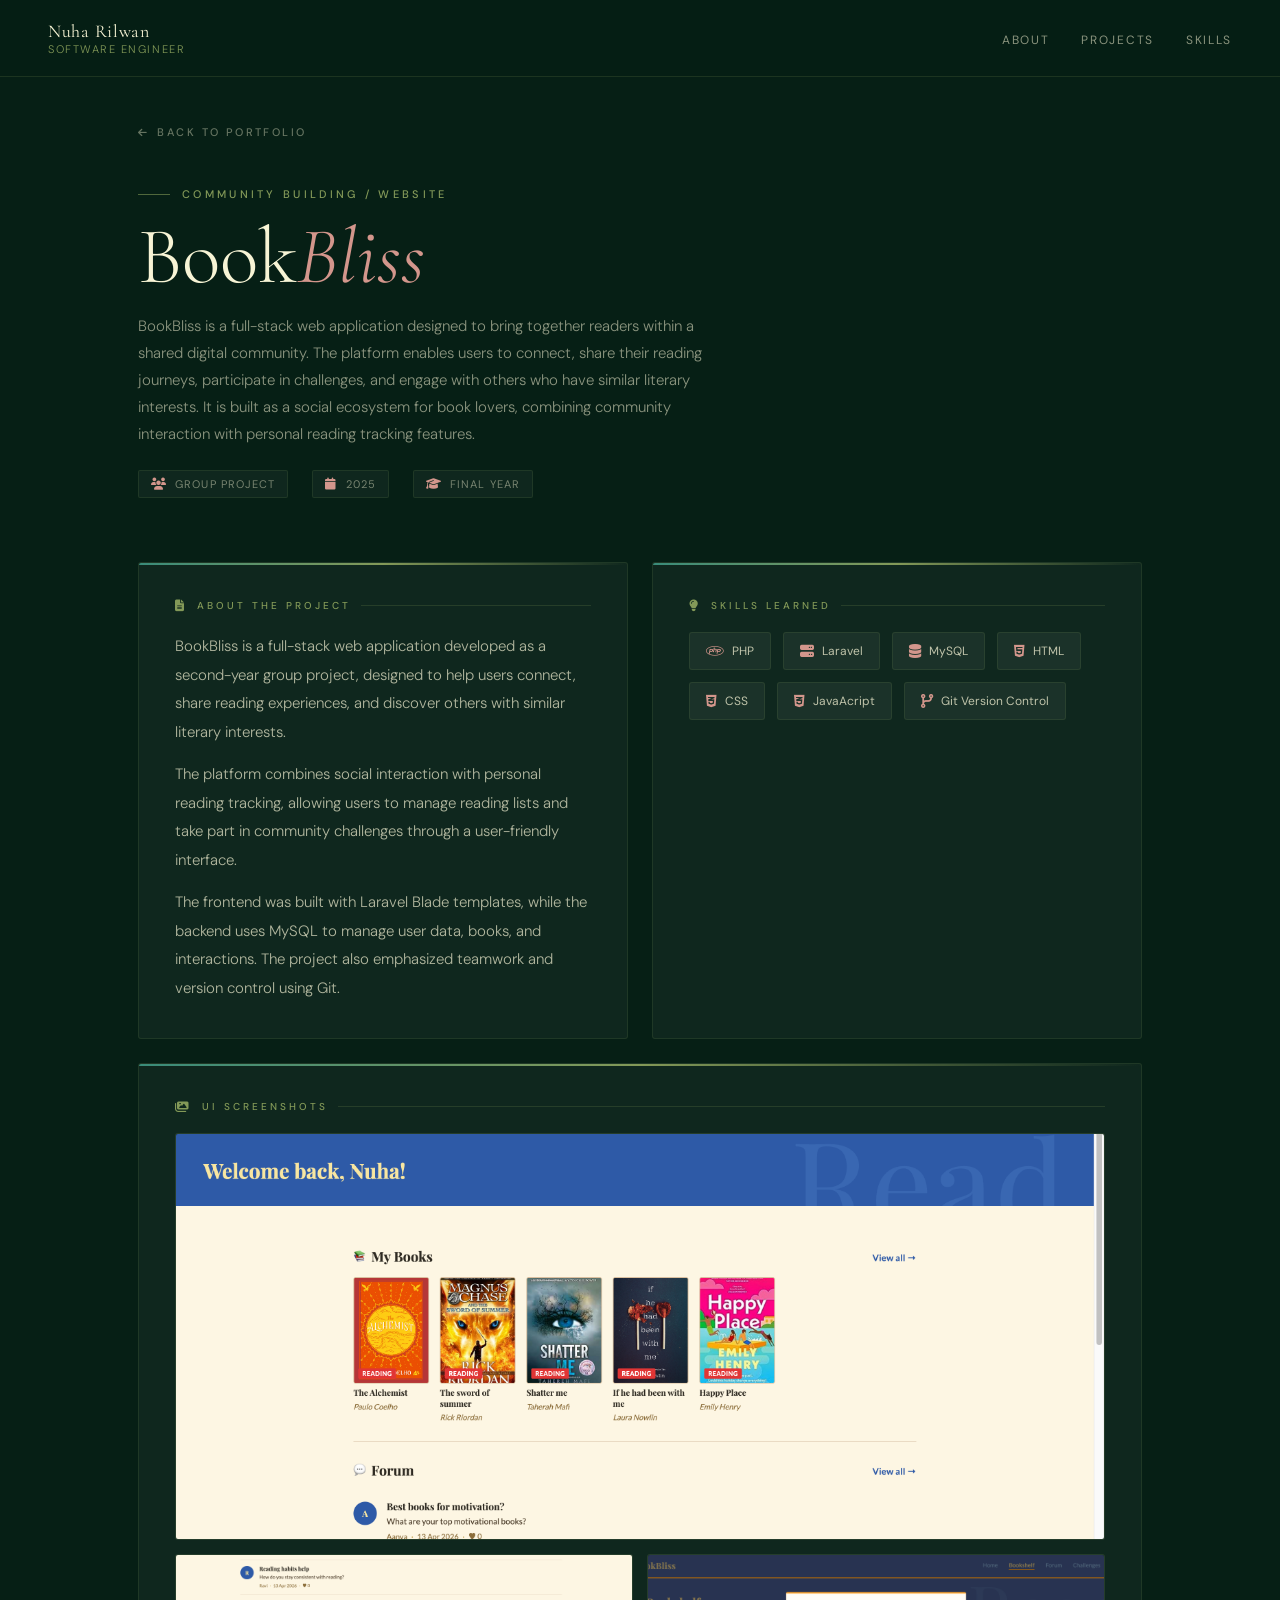
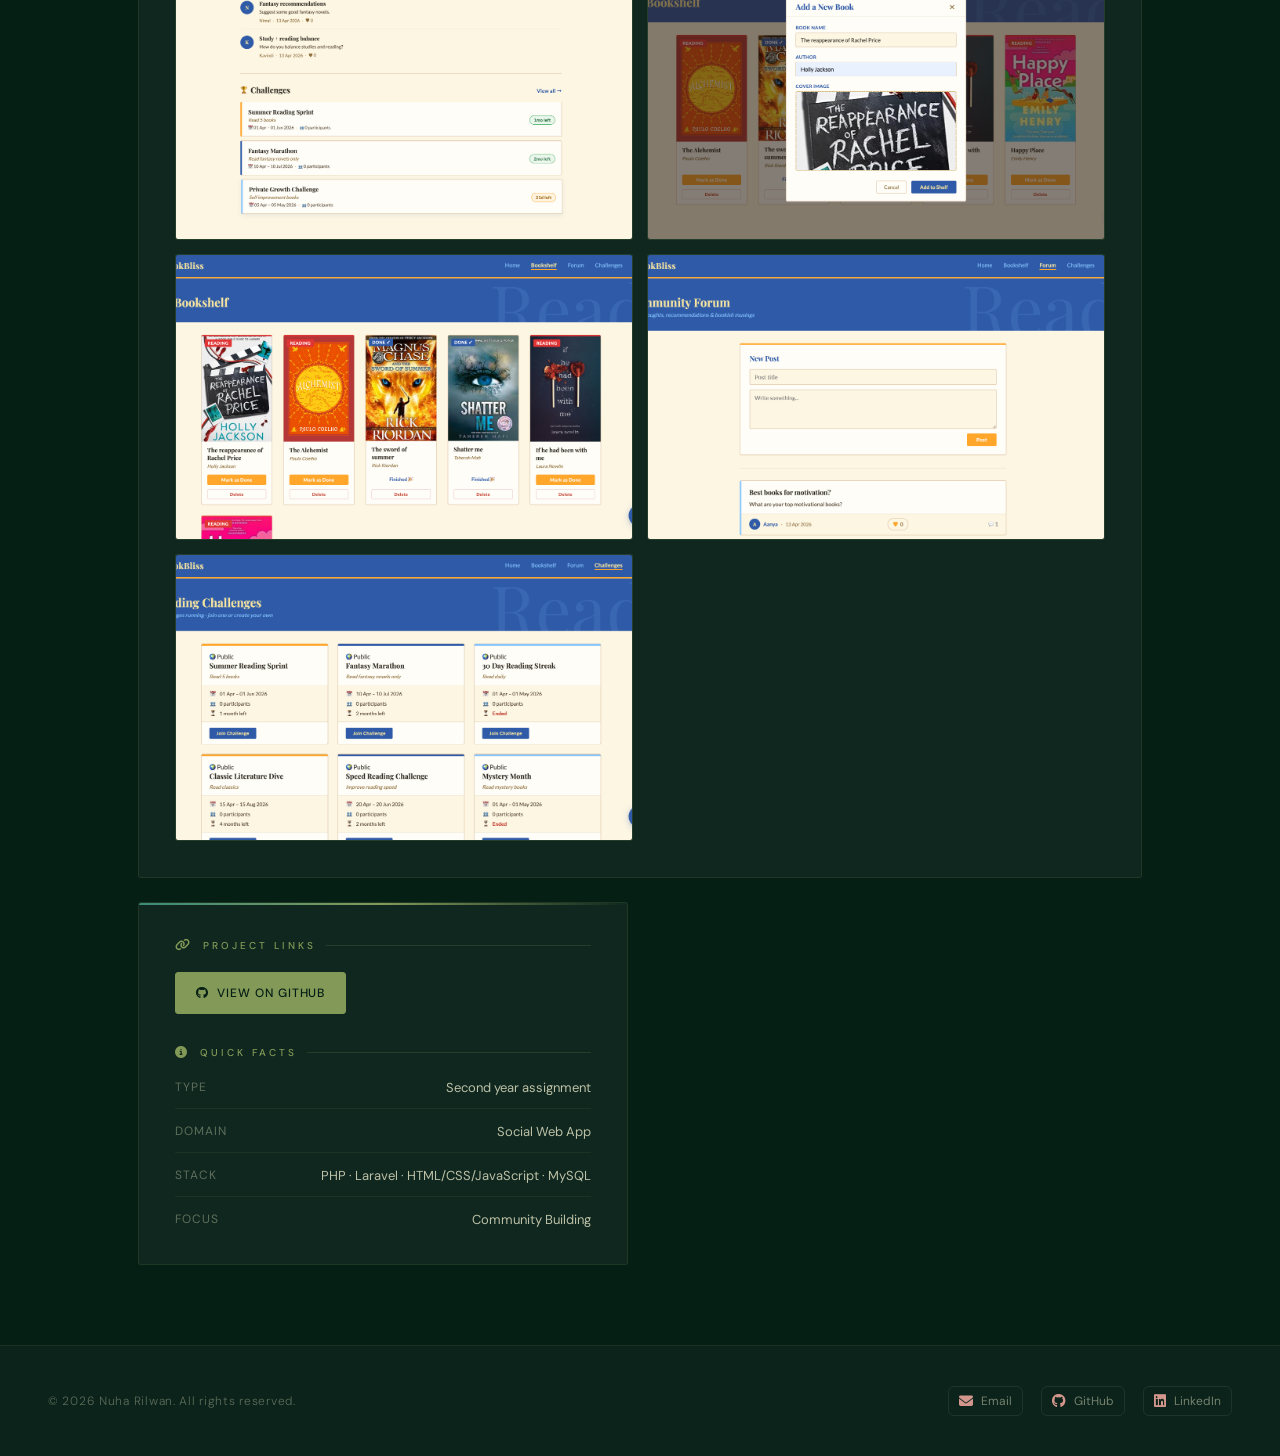
==== project-bookbliss.html @ b309c299 "added new pages for each project" ====
<!DOCTYPE html>
<html lang="en">
<head>
  <meta charset="UTF-8">
  <meta name="viewport" content="width=device-width, initial-scale=1.0">
  <title>Book Bliss | Nuha Rilwan</title>

  <link rel="stylesheet" href="css/variables.css">
  <link rel="stylesheet" href="css/styles.css">
  <link href="https://fonts.googleapis.com/css2?family=Cormorant+Garamond:ital,wght@0,300;0,400;0,600;1,300;1,400&family=DM+Sans:wght@300;400;500&display=swap" rel="stylesheet">
  <link rel="stylesheet" href="https://cdnjs.cloudflare.com/ajax/libs/font-awesome/6.5.0/css/all.min.css">


</head>
<body>

<!-- NAV -->
<nav class="navbar">
  <div class="nav-left">
    <div class="nav-text">
      <h1>Nuha Rilwan</h1>
      <p>Software Engineer</p>
    </div>
  </div>
  <ul>
    <li><a href="index.html#about">About</a></li>
    <li><a href="index.html#projects">Projects</a></li>
    <li><a href="index.html#skills">Skills</a></li>
  </ul>
</nav>

<div class="page-wrapper">

  <!-- BACK -->
  <a class="back-link" href="index.html">
    <i class="fa-solid fa-arrow-left"></i> Back to Portfolio
  </a>

  <!-- PROJECT HEADER -->
  <div class="project-header">
    <div class="project-eyebrow">Community Building / Website</div>
    <h1>Book<em>Bliss</em></h1>
    <p class="subtitle">
        BookBliss is a full-stack web application designed to bring together readers within a shared digital community. The platform enables users to connect, share their reading journeys, participate in challenges, and engage with others who have similar literary interests. It is built as a social ecosystem for book lovers, combining community interaction with personal reading tracking features.    </p>
    <div class="header-meta">
      <span class="meta-chip"><i class="fa-solid fa-users"></i> Group Project</span>
      <span class="meta-chip"><i class="fa-solid fa-calendar"></i> 2025</span>
      <span class="meta-chip"><i class="fa-solid fa-graduation-cap"></i> Final Year</span>
    </div>
  </div>

  <!-- ROW 1: Description + Skills -->
  <div class="detail-grid" style="margin-bottom:24px;">

    <!-- DESCRIPTION -->
    <div class="detail-card desc-card">
        <div class="card-label"><i class="fa-solid fa-file-lines"></i> About the Project</div>
            <p>
                BookBliss is a full-stack web application developed as a second-year group project, designed to help users connect, share reading experiences, and discover others with similar literary interests.
            </p>
            <p>
                The platform combines social interaction with personal reading tracking, allowing users to manage reading lists and take part in community challenges through a user-friendly interface.
            </p>
            <p>
                The frontend was built with Laravel Blade templates, while the backend uses MySQL to manage user data, books, and interactions. The project also emphasized teamwork and version control using Git.
            </p>
        </div>
    <!-- SKILLS LEARNED -->
    <div class="detail-card">
      <div class="card-label"><i class="fa-solid fa-lightbulb"></i> Skills Learned</div>
      <div class="skills-grid">
        <div class="skill-pill"><i class="fa-brands fa-php"></i> PHP</div>
        <div class="skill-pill"><i class="fa-solid fa-server"></i> Laravel</div>
        <div class="skill-pill"><i class="fa-solid fa-database"></i> MySQL</div>
        <div class="skill-pill"><i class="fa-brands fa-html5"></i> HTML</div>
        <div class="skill-pill"><i class="fa-brands fa-css3-alt"></i> CSS</div>
        <div class="skill-pill"><i class="fa-brands fa-css3-alt"></i> JavaAcript</div>
        <div class="skill-pill"><i class="fa-solid fa-code-branch"></i> Git Version Control</div>
      </div>
    </div>

  </div>

  <!-- ROW 2: Gallery (full width) -->
  <div class="detail-grid single" style="margin-bottom:24px;">
    <div class="detail-card gallery-card">
      <div class="card-label"><i class="fa-solid fa-images"></i> UI Screenshots</div>
      <div class="gallery-grid">

        <!-- Replace src with your actual screenshots -->
        <div class="gallery-img" onclick="openLightbox(this)">
          <img src="assets/images/projects/bookbliss/homepage1.png" alt="BookBliss main interface"
               onerror="this.parentElement.innerHTML='<div class=\'img-placeholder\'><i class=\'fa-solid fa-image\'></i><span>Main Interface</span></div>'">
          <div class="img-overlay"><i class="fa-solid fa-expand"></i></div>
        </div>

        <div class="gallery-img" onclick="openLightbox(this)">
          <img src="assets/images/projects/bookbliss/homepage2.png" alt="BookBliss reading list"
               onerror="this.parentElement.innerHTML='<div class=\'img-placeholder\'><i class=\'fa-solid fa-image\'></i><span>Reading List</span></div>'">
          <div class="img-overlay"><i class="fa-solid fa-expand"></i></div>
        </div>

        <div class="gallery-img" onclick="openLightbox(this)">
          <img src="assets/images/projects/bookbliss/addbook.png" alt="BookBliss community features"
               onerror="this.parentElement.innerHTML='<div class=\'img-placeholder\'><i class=\'fa-solid fa-image\'></i><span>Community Features</span></div>'">
          <div class="img-overlay"><i class="fa-solid fa-expand"></i></div>
        </div>

        <div class="gallery-img" onclick="openLightbox(this)">
          <img src="assets/images/projects/bookbliss/bookshelf.png" alt="BookBliss community features"
               onerror="this.parentElement.innerHTML='<div class=\'img-placeholder\'><i class=\'fa-solid fa-image\'></i><span>Community Features</span></div>'">
          <div class="img-overlay"><i class="fa-solid fa-expand"></i></div>
        </div>

        <div class="gallery-img" onclick="openLightbox(this)">
          <img src="assets/images/projects/bookbliss/communityforum.png" alt="BookBliss community features"
               onerror="this.parentElement.innerHTML='<div class=\'img-placeholder\'><i class=\'fa-solid fa-image\'></i><span>Community Features</span></div>'">
          <div class="img-overlay"><i class="fa-solid fa-expand"></i></div>
        </div>

        <div class="gallery-img" onclick="openLightbox(this)">
          <img src="assets/images/projects/bookbliss/challenges.png" alt="BookBliss community features"
               onerror="this.parentElement.innerHTML='<div class=\'img-placeholder\'><i class=\'fa-solid fa-image\'></i><span>Community Features</span></div>'">
          <div class="img-overlay"><i class="fa-solid fa-expand"></i></div>
        </div>

      </div>
    </div>
  </div>

  <!-- ROW 3: Demo Video + Links -->
  <div class="detail-grid" style="margin-bottom:0;">

    <!-- DEMO VIDEO -->
    <!-- <div class="detail-card video-card">
      <div class="card-label"><i class="fa-solid fa-circle-play"></i> Demo Video</div>
      <div class="video-wrapper">
        <div class="video-placeholder">
          <i class="fa-solid fa-circle-play"></i>
          <p>Demo Video</p>
          <small>Replace this placeholder with a YouTube embed or local video file</small>
        </div>
      </div>
    </div> -->

    <!-- LINKS -->
    <div class="detail-card" style="justify-content:flex-start;">
      <div class="card-label"><i class="fa-solid fa-link"></i> Project Links</div>
      <div class="links-row" style="margin-bottom: 32px;">
        <a href="https://github.com/nuhaaaaaaa24/BookBliss" target="_blank" class="project-btn primary">
          <i class="fa-brands fa-github"></i> View on GitHub
        </a>
        <!-- <a href="#" class="project-btn ghost">
          <i class="fa-solid fa-arrow-up-right-from-square"></i> Live Demo
        </a> -->
      </div>

      <!-- Extra context section in the same card -->
      <div class="card-label" style="margin-top: 8px;"><i class="fa-solid fa-circle-info"></i> Quick Facts</div>
      <div style="display:flex; flex-direction:column; gap:14px;">
        <div style="display:flex; justify-content:space-between; align-items:center; padding-bottom:12px; border-bottom: 0.5px solid rgba(131,153,88,0.1);">
          <span style="font-size:12px; letter-spacing:0.08em; text-transform:uppercase; color:rgba(247,244,213,0.35);">Type</span>
          <span style="font-size:13px; color:rgba(247,244,213,0.75);">Second year assignment</span>
        </div>
        <div style="display:flex; justify-content:space-between; align-items:center; padding-bottom:12px; border-bottom: 0.5px solid rgba(131,153,88,0.1);">
          <span style="font-size:12px; letter-spacing:0.08em; text-transform:uppercase; color:rgba(247,244,213,0.35);">Domain</span>
          <span style="font-size:13px; color:rgba(247,244,213,0.75);">Social Web App</span>
        </div>
        <div style="display:flex; justify-content:space-between; align-items:center; padding-bottom:12px; border-bottom: 0.5px solid rgba(131,153,88,0.1);">
          <span style="font-size:12px; letter-spacing:0.08em; text-transform:uppercase; color:rgba(247,244,213,0.35);">Stack</span>
          <span style="font-size:13px; color:rgba(247,244,213,0.75);">PHP · Laravel · HTML/CSS/JavaScript · MySQL</span>
        </div>
        <div style="display:flex; justify-content:space-between; align-items:center;">
          <span style="font-size:12px; letter-spacing:0.08em; text-transform:uppercase; color:rgba(247,244,213,0.35);">Focus</span>
          <span style="font-size:13px; color:rgba(247,244,213,0.75);">Community Building</span>
        </div>
      </div>
    </div>

  </div>

</div>

<!-- LIGHTBOX -->
<div class="lightbox" id="lightbox" onclick="closeLightbox()">
  <button class="lightbox-close"><i class="fa-solid fa-xmark"></i></button>
  <img id="lightbox-img" src="" alt="">
</div>

<!-- FOOTER -->
<footer>
  <div class="footer-left">
    <p>&copy; 2026 Nuha Rilwan. All rights reserved.</p>
  </div>
  <div class="footer-links">
    <a href="mailto:nuharilwan2424@gmail.com"><i class="fa-solid fa-envelope"></i> Email</a>
    <a href="https://github.com/nuhaaaaaaa24" target="_blank"><i class="fa-brands fa-github"></i> GitHub</a>
    <a href="https://www.linkedin.com/in/nuharilwan/" target="_blank"><i class="fa-brands fa-linkedin"></i> LinkedIn</a>
  </div>
</footer>

<script>
  function openLightbox(el) {
    const img = el.querySelector('img');
    if (!img) return;
    document.getElementById('lightbox-img').src = img.src;
    document.getElementById('lightbox').classList.add('open');
  }
  function closeLightbox() {
    document.getElementById('lightbox').classList.remove('open');
  }
  document.addEventListener('keydown', e => {
    if (e.key === 'Escape') closeLightbox();
  });
</script>

</body>
</html>
---- css/variables.css ----
:root {
  --forest:      #0A3323;
  --forest-dark: #061f15;
  --forest-mid:  #0d2e1e;
  --olive:       #839958;
  --cream:       #F7F4D5;
  --rose:        #D3968C;
  --teal:        #105666;
  --teal-light:  #7ec8d8;

  --card-bg:     rgba(247, 244, 213, 0.04);
  --card-border: rgba(247, 244, 213, 0.09);

  --bg:      var(--forest-dark);
  --primary: var(--olive);
  --text:    var(--cream);

  --serif: 'Cormorant Garamond', Georgia, serif;
  --sans:  'DM Sans', sans-serif;
}
---- css/styles.css ----
/* ── GLOBAL STYLES ── */
*, *::before, *::after { box-sizing: border-box; margin: 0; padding: 0; }
body {
  font-family: var(--sans);
  background: var(--forest-dark);
  color: var(--cream);
  overflow-x: hidden;
}

/* ── NAVBAR ── */
.navbar {
  display: flex;
  justify-content: space-between;
  align-items: center;
  padding: 20px 48px;
  background: rgba(6, 31, 21, 0.85);
  backdrop-filter: blur(18px);
  position: fixed;
  top: 0; left: 0; width: 100%;
  z-index: 1000;
  border-bottom: 0.5px solid rgba(131, 153, 88, 0.18);
}
.nav-left { display: flex; align-items: center; gap: 14px; }
.nav-avatar {
  width: 38px; height: 38px;
  border-radius: 50%;
  background: var(--teal);
  border: 1.5px solid rgba(211, 150, 140, 0.4);
  display: flex; align-items: center; justify-content: center;
  font-family: var(--serif);
  font-size: 16px; font-weight: 600;
  color: var(--cream);
}
.nav-text h1 {
  font-family: var(--serif);
  font-size: 18px; font-weight: 400;
  letter-spacing: 0.04em;
  color: var(--cream);
}
.nav-text p {
  font-size: 11px; font-weight: 300;
  letter-spacing: 0.14em;
  text-transform: uppercase;
  color: var(--olive);
}
.navbar ul {
  display: flex; gap: 32px;
  list-style: none;
}
.navbar a {
  font-size: 12px; font-weight: 400;
  letter-spacing: 0.14em;
  text-transform: uppercase;
  color: rgba(247, 244, 213, 0.55);
  text-decoration: none;
  transition: color 0.25s;
  position: relative;
}
.navbar a::after {
  content: '';
  position: absolute;
  bottom: -4px; left: 0;
  width: 0; height: 1px;
  background: var(--rose);
  transition: width 0.3s;
}
.navbar a:hover { color: var(--cream); }
.navbar a:hover::after { width: 100%; }


/* ── HERO ── */
.hero {
  min-height: 100vh;
  padding: 120px 48px;

  display: flex;
  align-items: center;
}
.overlay {
  display: flex !important;
  flex-direction: column !important;
  align-items: flex-start !important;

  gap: 18px;

  max-width: 860px;
  position: relative;
  z-index: 2;
}
.overlay * {
  display: block;
  margin: 0;
}
.hero-tags {
  display: flex !important;
  flex-wrap: wrap;
  gap: 10px;
}
.btn-group {
  display: flex;
  gap: 14px;
  flex-wrap: wrap;
}
.overlay * {
  margin: 0;
}
.overlay .eyebrow {
  font-size: 11px;
  font-weight: 500;
  letter-spacing: 0.3em;
  text-transform: uppercase;
  color: var(--olive);

  display: flex;
  align-items: center;
  gap: 12px;
}
.overlay .eyebrow::before {
  content: '';
  width: 32px;
  height: 1px;
  background: var(--olive);
  opacity: 0.6;
}
.overlay h1 {
  font-family: var(--serif);
  font-size: clamp(54px, 8vw, 96px);
  font-weight: 300;
  line-height: 1.05;
  color: var(--cream);
}
.overlay > p {
  font-size: 15px;
  font-weight: 300;
  color: rgba(247, 244, 213, 0.6);
  line-height: 1.8;
  max-width: 420px;
}
.hero-tags {
  display: flex;
  flex-wrap: wrap;
  gap: 10px;
}

/* ── BUTTONS ── */
.btn-group {
  display: flex;
  gap: 14px;
  flex-wrap: wrap;
}
.overlay span,
.overlay a,
.overlay div {
  display: inline-flex;
}
.btn-group { display: flex; gap: 14px; }

.btn {
  display: inline-flex;
  align-items: center;
  gap: 8px;
  padding: 12px 20px;
  border-radius: 8px;
  background: var(--rose);
  color: var(--cream);
  text-decoration: none;
  font-weight: 500;
  transition: all 0.25s ease;
  margin-top: 20px;
}
.btn:hover {
  transform: translateY(-3px);
  background: var(--olive);
}
.btn-primary {
  background: var(--olive);
  color: var(--forest-dark);
  border: 1px solid var(--olive);
}
.btn-primary:hover {
  background: #9aaf6a;
  border-color: #9aaf6a;
  transform: translateY(-2px);
}
.btn-ghost {
  background: transparent;
  color: var(--cream);
  border: 1px solid rgba(247, 244, 213, 0.18);
}
.btn-ghost:hover {
  border-color: var(--rose);
  color: var(--rose);
  transform: translateY(-2px);
}

/* ── SECTIONS ── */
section {
  padding: 88px 48px;
}
section:nth-child(odd)  { background: var(--forest-dark); }
section:nth-child(even) { background: var(--forest-mid); }
.section-header { margin-bottom: 56px; }
.section-label {
  font-size: 11px; font-weight: 500;
  letter-spacing: 0.3em;
  text-transform: uppercase;
  color: var(--olive);
  display: flex; align-items: center; gap: 10px;
  margin-bottom: 14px;
}
.section-label::after {
  content: '';
  width: 64px; height: 1px;
  background: var(--olive);
  opacity: 0.4;
}
.section-header h2 {
  font-family: var(--serif);
  font-size: clamp(30px, 4vw, 48px);
  font-weight: 300;
  color: var(--cream);
  line-height: 1.1;
}
.section-header h2 em {
  font-style: italic;
  color: var(--rose);
}

/* ── FEATURED PROJECTS ── */
.featured-carousel {
  display: flex;
  gap: 40px;
  overflow-x: auto;
  scroll-snap-type: x mandatory;
  padding-bottom: 10px;
}
.featured-card {
  flex: 0 0 100%;
  scroll-snap-align: center;

  display: flex;
  flex-direction: column;   /* IMPORTANT */
  gap: 20px;

  background: var(--card-bg);
  border: 0.5px solid var(--card-border);
  border-radius: 3px;
  padding: 30px;

  max-width: 880px;
  margin: 0 auto;

  position: relative;
}
.featured-card::before {
  content: '';
  position: absolute;
  top: 0; left: 0;
  width: 100%; height: 2px;
  background: linear-gradient(to right, var(--teal), var(--olive), transparent);
}
.featured-img-wrap {
  width: 100%;
  height: 260px;
  border-radius: 3px;
  overflow: hidden;
}
.featured-img-wrap img {
  width: 100%;
  height: 100%;
  object-fit: cover;
}
.featured-content {
  display: flex;
  flex-direction: column;
  gap: 10px;
}
.featured-carousel::-webkit-scrollbar {
  display: none;
}
.tech-stack {
  display: flex;
  flex-wrap: wrap;
  gap: 10px;
  margin-top: 14px;
}
.tech-stack span {
  display: flex;
  align-items: center;
  gap: 8px;

  font-size: 12px;
  padding: 6px 10px;
  border-radius: 6px;

  background: rgba(255, 255, 255, 0.06);
  border: 1px solid rgba(255, 255, 255, 0.08);
  color: var(--cream);
  transition: 0.2s;
}
.tech-stack span:hover {
  transform: translateY(-2px);
  border-color: var(--rose);
}
.tech-stack i {
  font-size: 16px;
  color: var(--rose);
}
.project-links a{
  font-size: 12px;
  font-weight: 500;
  color: var(--cream);
  text-decoration: none;
  display: inline-flex;
  align-items: center;
  gap: 6px;
  padding: 6px 10px;
  border-radius: 6px;
  background: rgba(255, 255, 255, 0.06);
  border: 1px solid rgba(255, 255, 255, 0.08);
  transition: all 0.25s ease;
}

/* ── SKILLS ── */
.skills-wrap {
  max-width: 960px;
  margin: 0 auto;

  display: flex;
  flex-direction: column;
  gap: 50px;
}
.skill-cat-label {
  font-size: 11px;
  font-weight: 500;
  letter-spacing: 0.22em;
  text-transform: uppercase;

  color: rgba(131, 153, 88, 0.7);

  margin-bottom: 14px;
  padding-bottom: 8px;

  border-bottom: 0.5px solid rgba(131, 153, 88, 0.12);
}
.skills-row {
  display: flex;
  flex-wrap: wrap;
  gap: 12px;
}
.skill-chip {
  display: flex;
  align-items: center;
  gap: 10px;

  padding: 12px 16px;
  font-size: 13px;
  font-weight: 400;

  background: var(--card-bg);
  border: 0.5px solid var(--card-border);
  border-radius: 3px;

  color: rgba(247, 244, 213, 0.75);

  transition: all 0.25s ease;
}
.skill-chip:hover {
  transform: translateY(-3px);
  border-color: rgba(131, 153, 88, 0.25);
  box-shadow: 0 12px 30px rgba(0, 0, 0, 0.25);
  color: var(--cream);
}
.skill-chip i,
.skill-chip svg {
  font-size: 16px;
  color: var(--rose);
  transition: color 0.25s ease;
}
.skill-chip:hover i,
.skill-chip:hover svg {
  color: var(--olive);
}
.skill-chip span {
  letter-spacing: 0.02em;
  white-space: nowrap;
}

/* ── ABOUT ── */
.about-grid {
  display: grid;
  grid-template-columns: 1fr 1fr;
  gap: 48px;
  max-width: 900px;
  align-items: start;
}
.about-grid {
  display: grid;
  grid-template-columns: 1.2fr 1fr; 
  gap: 50px;
  max-width: 1000px;
  margin: 0 auto;
  align-items: start;
}
.about-bio p {
  font-size: 18px; font-weight: 300;
  color: rgba(247, 244, 213, 0.65);
  line-height: 1.9;
  margin-bottom: 16px;
}
.about-stats {
  display: grid;
  grid-template-columns: 1fr 1fr;
  gap: 14px;
}
.stat-card {
  background: var(--card-bg);
  border: 0.5px solid var(--card-border);
  border-radius: 3px;
  padding: 20px 18px;
  transition: border-color 0.25s;
}
.stat-card:hover { border-color: rgba(211, 150, 140, 0.25); }
.stat-num {
  font-family: var(--serif);
  font-size: 36px; font-weight: 300;
  color: var(--cream);
  line-height: 1;
  margin-bottom: 6px;
}
.stat-num span { color: var(--rose); font-size: 22px; }
.stat-label {
  font-size: 11px; font-weight: 400;
  letter-spacing: 0.08em;
  color: rgba(247, 244, 213, 0.45);
  text-transform: uppercase;
}
.about-bio i {
  margin-right: 10px;
  color: var(--primary);
}
.stat-card i {
  font-size: 20px;
  margin-bottom: 8px;
  color: var(--primary);
}
@media (max-width: 768px) {
  .about-grid {
    grid-template-columns: 1fr;
  }

  .about-stats {
    grid-template-columns: 1fr 1fr;
  }
}

/* ── FOOTER ── */
footer {
  padding: 40px 48px;
  background: rgba(255, 255, 255, 0.06);
  border-top: 0.5px solid rgba(131, 153, 88, 0.12);

  display: flex;
  justify-content: space-between;
  align-items: center;
  flex-wrap: wrap;
  gap: 20px;
}

.footer-left p {
  font-size: 12px;
  font-weight: 300;
  color: rgba(247, 244, 213, 0.35);
  letter-spacing: 0.06em;
}

.footer-links {
  display: flex;
  gap: 18px;
  flex-wrap: wrap;
}

.footer-links a {
  font-size: 12px;
  font-weight: 400;
  color: rgba(247, 244, 213, 0.45);
  text-decoration: none;

  display: flex;
  align-items: center;
  gap: 8px;

  padding: 6px 10px;
  border-radius: 6px;

  border: 1px solid rgba(255, 255, 255, 0.08);
  transition: all 0.25s ease;
}

.footer-links a i {
  font-size: 14px;
  color: var(--rose);
}

.footer-links a:hover {
  color: var(--cream);
  border-color: var(--rose);
  transform: translateY(-2px);
}

/* ── ANIMATION ── */
@keyframes fadeUp {
  from { opacity: 0; transform: translateY(24px); }
  to   { opacity: 1; transform: translateY(0); }
}

/* ── RESPONSIVE ── */
@media (max-width: 768px) {
  .navbar, section, footer { padding-left: 20px; padding-right: 20px; }
  .navbar ul { display: none; }
  .featured-card { flex-direction: column; }
  .featured-img-wrap { width: 100%; height: 180px; }
  .about-grid { grid-template-columns: 1fr; }
  .hero h1 { font-size: 44px; }
}
/* ── GLOBAL HEADING UNIFORMITY ── */
section h2 {
  font-family: var(--serif);
  font-weight: 300;
  font-size: clamp(30px, 4vw, 48px);
  color: var(--cream);
  letter-spacing: 0.02em;
  text-align: center;

  margin-bottom: 30px;
}

/* override older hardcoded sizes so everything matches */
#skills h2,
#projects h2,
.featured h2,
#about h2 {
  font-family: var(--serif);
  font-weight: 300;
  font-size: clamp(30px, 4vw, 48px);
  color: var(--cream);
}
    /* ── VARIABLES (match your variables.css) ── */
    :root {
      --serif: 'Cormorant Garamond', Georgia, serif;
      --sans: 'DM Sans', sans-serif;
      --forest-dark: #061f15;
      --forest-mid: #0b2d1e;
      --cream: #f7f4d5;
      --olive: #839958;
      --rose: #d3968c;
      --teal: #3a8c7a;
      --card-bg: rgba(255,255,255,0.04);
      --card-border: rgba(131,153,88,0.14);
    }

    *, *::before, *::after { box-sizing: border-box; margin: 0; padding: 0; }

    body {
      font-family: var(--sans);
      background: var(--forest-dark);
      color: var(--cream);
      overflow-x: hidden;
    }

    /* ── NAVBAR ── */
    .navbar {
      display: flex;
      justify-content: space-between;
      align-items: center;
      padding: 20px 48px;
      background: rgba(6, 31, 21, 0.85);
      backdrop-filter: blur(18px);
      position: fixed;
      top: 0; left: 0; width: 100%;
      z-index: 1000;
      border-bottom: 0.5px solid rgba(131, 153, 88, 0.18);
    }
    .nav-left { display: flex; align-items: center; gap: 14px; }
    .nav-text h1 {
      font-family: var(--serif);
      font-size: 18px; font-weight: 400;
      letter-spacing: 0.04em;
      color: var(--cream);
    }
    .nav-text p {
      font-size: 11px; font-weight: 300;
      letter-spacing: 0.14em;
      text-transform: uppercase;
      color: var(--olive);
    }
    .navbar ul { display: flex; gap: 32px; list-style: none; }
    .navbar a {
      font-size: 12px; font-weight: 400;
      letter-spacing: 0.14em;
      text-transform: uppercase;
      color: rgba(247, 244, 213, 0.55);
      text-decoration: none;
      transition: color 0.25s;
      position: relative;
    }
    .navbar a::after {
      content: '';
      position: absolute;
      bottom: -4px; left: 0;
      width: 0; height: 1px;
      background: var(--rose);
      transition: width 0.3s;
    }
    .navbar a:hover { color: var(--cream); }
    .navbar a:hover::after { width: 100%; }

    /* ── PAGE WRAPPER ── */
    .page-wrapper {
      max-width: 1100px;
      margin: 0 auto;
      padding: 120px 48px 80px;
    }

    /* ── BACK LINK ── */
    .back-link {
      display: inline-flex;
      align-items: center;
      gap: 8px;
      font-size: 11px;
      font-weight: 500;
      letter-spacing: 0.22em;
      text-transform: uppercase;
      color: rgba(247,244,213,0.4);
      text-decoration: none;
      transition: color 0.25s;
      margin-bottom: 48px;
    }
    .back-link:hover { color: var(--olive); }
    .back-link i { font-size: 10px; }

    /* ── PROJECT HEADER ── */
    .project-header {
      display: flex;
      flex-direction: column;
      gap: 14px;
      margin-bottom: 64px;
      animation: fadeUp 0.6s ease both;
    }
    .project-eyebrow {
      font-size: 11px;
      font-weight: 500;
      letter-spacing: 0.3em;
      text-transform: uppercase;
      color: var(--olive);
      display: flex;
      align-items: center;
      gap: 12px;
    }
    .project-eyebrow::before {
      content: '';
      width: 32px; height: 1px;
      background: var(--olive); opacity: 0.6;
    }
    .project-header h1 {
      font-family: var(--serif);
      font-size: clamp(44px, 7vw, 80px);
      font-weight: 300;
      line-height: 1.05;
      color: var(--cream);
    }
    .project-header h1 em {
      font-style: italic;
      color: var(--rose);
    }
    .project-header .subtitle {
      font-size: 15px;
      font-weight: 300;
      color: rgba(247,244,213,0.55);
      line-height: 1.8;
      max-width: 600px;
    }
    .header-meta {
      display: flex;
      gap: 24px;
      flex-wrap: wrap;
      margin-top: 8px;
    }
    .meta-chip {
      display: inline-flex;
      align-items: center;
      gap: 8px;
      font-size: 11px;
      font-weight: 400;
      letter-spacing: 0.1em;
      text-transform: uppercase;
      color: rgba(247,244,213,0.45);
      padding: 6px 12px;
      border: 0.5px solid var(--card-border);
      border-radius: 2px;
      background: var(--card-bg);
    }
    .meta-chip i { color: var(--rose); font-size: 12px; }

    /* ── DETAIL GRID ── */
    .detail-grid {
      display: grid;
      grid-template-columns: 1fr 1fr;
      gap: 24px;
      margin-bottom: 24px;
    }
    .detail-grid.single { grid-template-columns: 1fr; }
    .detail-grid.thirds { grid-template-columns: 1fr 1fr 1fr; }

    /* ── CARDS ── */
    .detail-card {
      background: var(--card-bg);
      border: 0.5px solid var(--card-border);
      border-radius: 3px;
      padding: 36px;
      position: relative;
      overflow: hidden;
      transition: border-color 0.3s, transform 0.3s;
      animation: fadeUp 0.6s ease both;
    }
    .detail-card:hover {
      border-color: rgba(131,153,88,0.28);
      transform: translateY(-3px);
    }
    .detail-card::before {
      content: '';
      position: absolute;
      top: 0; left: 0;
      width: 100%; height: 2px;
      background: linear-gradient(to right, var(--teal), var(--olive), transparent);
    }
    .card-label {
      font-size: 10px;
      font-weight: 500;
      letter-spacing: 0.3em;
      text-transform: uppercase;
      color: var(--olive);
      margin-bottom: 20px;
      display: flex;
      align-items: center;
      gap: 10px;
    }
    .card-label i { font-size: 12px; }
    .card-label::after {
      content: '';
      flex: 1;
      height: 0.5px;
      background: rgba(131,153,88,0.2);
    }

    /* ── DESCRIPTION CARD ── */
    .desc-card p {
      font-size: 15px;
      font-weight: 300;
      color: rgba(247,244,213,0.7);
      line-height: 1.9;
    }
    .desc-card p + p { margin-top: 14px; }

    /* ── SKILLS CARD ── */
    .skills-grid {
      display: flex;
      flex-wrap: wrap;
      gap: 12px;
    }
    .skill-pill {
      display: flex;
      align-items: center;
      gap: 8px;
      padding: 10px 16px;
      font-size: 12px;
      font-weight: 400;
      background: rgba(255,255,255,0.05);
      border: 0.5px solid var(--card-border);
      border-radius: 3px;
      color: rgba(247,244,213,0.75);
      transition: all 0.25s;
    }
    .skill-pill:hover {
      border-color: rgba(131,153,88,0.35);
      color: var(--cream);
      transform: translateY(-2px);
    }
    .skill-pill i { color: var(--rose); font-size: 14px; }

    /* ── IMAGE GALLERY CARD ── */
    .gallery-card { padding: 36px; }
    .gallery-grid {
      display: grid;
      grid-template-columns: 1fr 1fr;
      gap: 14px;
    }
    .gallery-img {
      border-radius: 3px;
      overflow: hidden;
      aspect-ratio: 16/10;
      background: rgba(255,255,255,0.03);
      border: 0.5px solid var(--card-border);
      position: relative;
      cursor: pointer;
      transition: border-color 0.25s;
    }
    .gallery-img:first-child {
      grid-column: 1 / -1;
      aspect-ratio: 16/7;
    }
    .gallery-img img {
      width: 100%;
      height: 100%;
      object-fit: cover;
      transition: transform 0.5s ease;
    }
    .gallery-img:hover { border-color: var(--olive); }
    .gallery-img:hover img { transform: scale(1.04); }
    .gallery-img .img-overlay {
      position: absolute;
      inset: 0;
      background: rgba(6,31,21,0.5);
      display: flex;
      align-items: center;
      justify-content: center;
      opacity: 0;
      transition: opacity 0.3s;
    }
    .gallery-img:hover .img-overlay { opacity: 1; }
    .gallery-img .img-overlay i {
      font-size: 22px;
      color: var(--cream);
    }
    /* placeholder when no real image */
    .img-placeholder {
      width: 100%; height: 100%;
      display: flex;
      flex-direction: column;
      align-items: center;
      justify-content: center;
      gap: 10px;
      color: rgba(247,244,213,0.2);
      font-size: 11px;
      letter-spacing: 0.14em;
      text-transform: uppercase;
    }
    .img-placeholder i { font-size: 28px; }

    /* ── VIDEO CARD ── */
    .video-card { padding: 36px; }
    .video-wrapper {
      width: 100%;
      aspect-ratio: 16/9;
      background: rgba(0,0,0,0.3);
      border-radius: 3px;
      border: 0.5px solid var(--card-border);
      overflow: hidden;
      position: relative;
      display: flex;
      align-items: center;
      justify-content: center;
    }
    .video-wrapper iframe {
      width: 100%; height: 100%;
      border: none;
    }
    /* Placeholder for when no video yet */
    .video-placeholder {
      display: flex;
      flex-direction: column;
      align-items: center;
      justify-content: center;
      gap: 16px;
      color: rgba(247,244,213,0.3);
      text-align: center;
    }
    .video-placeholder i { font-size: 48px; color: rgba(131,153,88,0.25); }
    .video-placeholder p {
      font-size: 12px;
      letter-spacing: 0.14em;
      text-transform: uppercase;
    }
    .video-placeholder small {
      font-size: 11px;
      color: rgba(247,244,213,0.2);
      display: block;
      margin-top: 4px;
    }

    /* ── LINKS CARD ── */
    .links-row {
      display: flex;
      gap: 12px;
      flex-wrap: wrap;
    }
    .project-btn {
      display: inline-flex;
      align-items: center;
      gap: 8px;
      padding: 12px 20px;
      font-size: 12px;
      font-weight: 500;
      letter-spacing: 0.08em;
      text-transform: uppercase;
      text-decoration: none;
      border-radius: 3px;
      transition: all 0.25s ease;
    }
    .project-btn.primary {
      background: var(--olive);
      color: var(--forest-dark);
      border: 1px solid var(--olive);
    }
    .project-btn.primary:hover {
      background: #9aaf6a;
      transform: translateY(-2px);
    }
    .project-btn.ghost {
      background: transparent;
      color: rgba(247,244,213,0.65);
      border: 0.5px solid var(--card-border);
    }
    .project-btn.ghost:hover {
      border-color: var(--rose);
      color: var(--cream);
      transform: translateY(-2px);
    }

    /* ── LIGHTBOX ── */
    .lightbox {
      position: fixed;
      inset: 0;
      background: rgba(6,20,13,0.92);
      backdrop-filter: blur(12px);
      z-index: 9999;
      display: flex;
      align-items: center;
      justify-content: center;
      opacity: 0;
      pointer-events: none;
      transition: opacity 0.3s;
    }
    .lightbox.open { opacity: 1; pointer-events: all; }
    .lightbox img {
      max-width: 90vw;
      max-height: 85vh;
      object-fit: contain;
      border-radius: 3px;
      border: 0.5px solid var(--card-border);
    }
    .lightbox-close {
      position: absolute;
      top: 24px; right: 32px;
      font-size: 28px;
      color: rgba(247,244,213,0.5);
      cursor: pointer;
      transition: color 0.2s;
      background: none;
      border: none;
    }
    .lightbox-close:hover { color: var(--cream); }

    /* ── FOOTER ── */
    footer {
      padding: 40px 48px;
      background: rgba(255,255,255,0.02);
      border-top: 0.5px solid rgba(131,153,88,0.12);
      display: flex;
      justify-content: space-between;
      align-items: center;
      flex-wrap: wrap;
      gap: 20px;
    }
    .footer-left p {
      font-size: 12px; font-weight: 300;
      color: rgba(247,244,213,0.35);
      letter-spacing: 0.06em;
    }
    .footer-links { display: flex; gap: 18px; flex-wrap: wrap; }
    .footer-links a {
      font-size: 12px; font-weight: 400;
      color: rgba(247,244,213,0.45);
      text-decoration: none;
      display: flex; align-items: center; gap: 8px;
      padding: 6px 10px;
      border-radius: 6px;
      border: 1px solid rgba(255,255,255,0.08);
      transition: all 0.25s ease;
    }
    .footer-links a i { font-size: 14px; color: var(--rose); }
    .footer-links a:hover { color: var(--cream); border-color: var(--rose); transform: translateY(-2px); }

    /* ── ANIMATION ── */
    @keyframes fadeUp {
      from { opacity: 0; transform: translateY(24px); }
      to   { opacity: 1; transform: translateY(0); }
    }
    .detail-card:nth-child(1) { animation-delay: 0.05s; }
    .detail-card:nth-child(2) { animation-delay: 0.12s; }
    .detail-card:nth-child(3) { animation-delay: 0.18s; }
    .detail-card:nth-child(4) { animation-delay: 0.24s; }

    /* ── RESPONSIVE ── */
    @media (max-width: 768px) {
      .page-wrapper { padding: 100px 20px 60px; }
      .navbar { padding: 20px; }
      .navbar ul { display: none; }
      .detail-grid, .detail-grid.thirds { grid-template-columns: 1fr; }
      .gallery-grid { grid-template-columns: 1fr; }
      .gallery-img:first-child { grid-column: auto; aspect-ratio: 16/10; }
    }
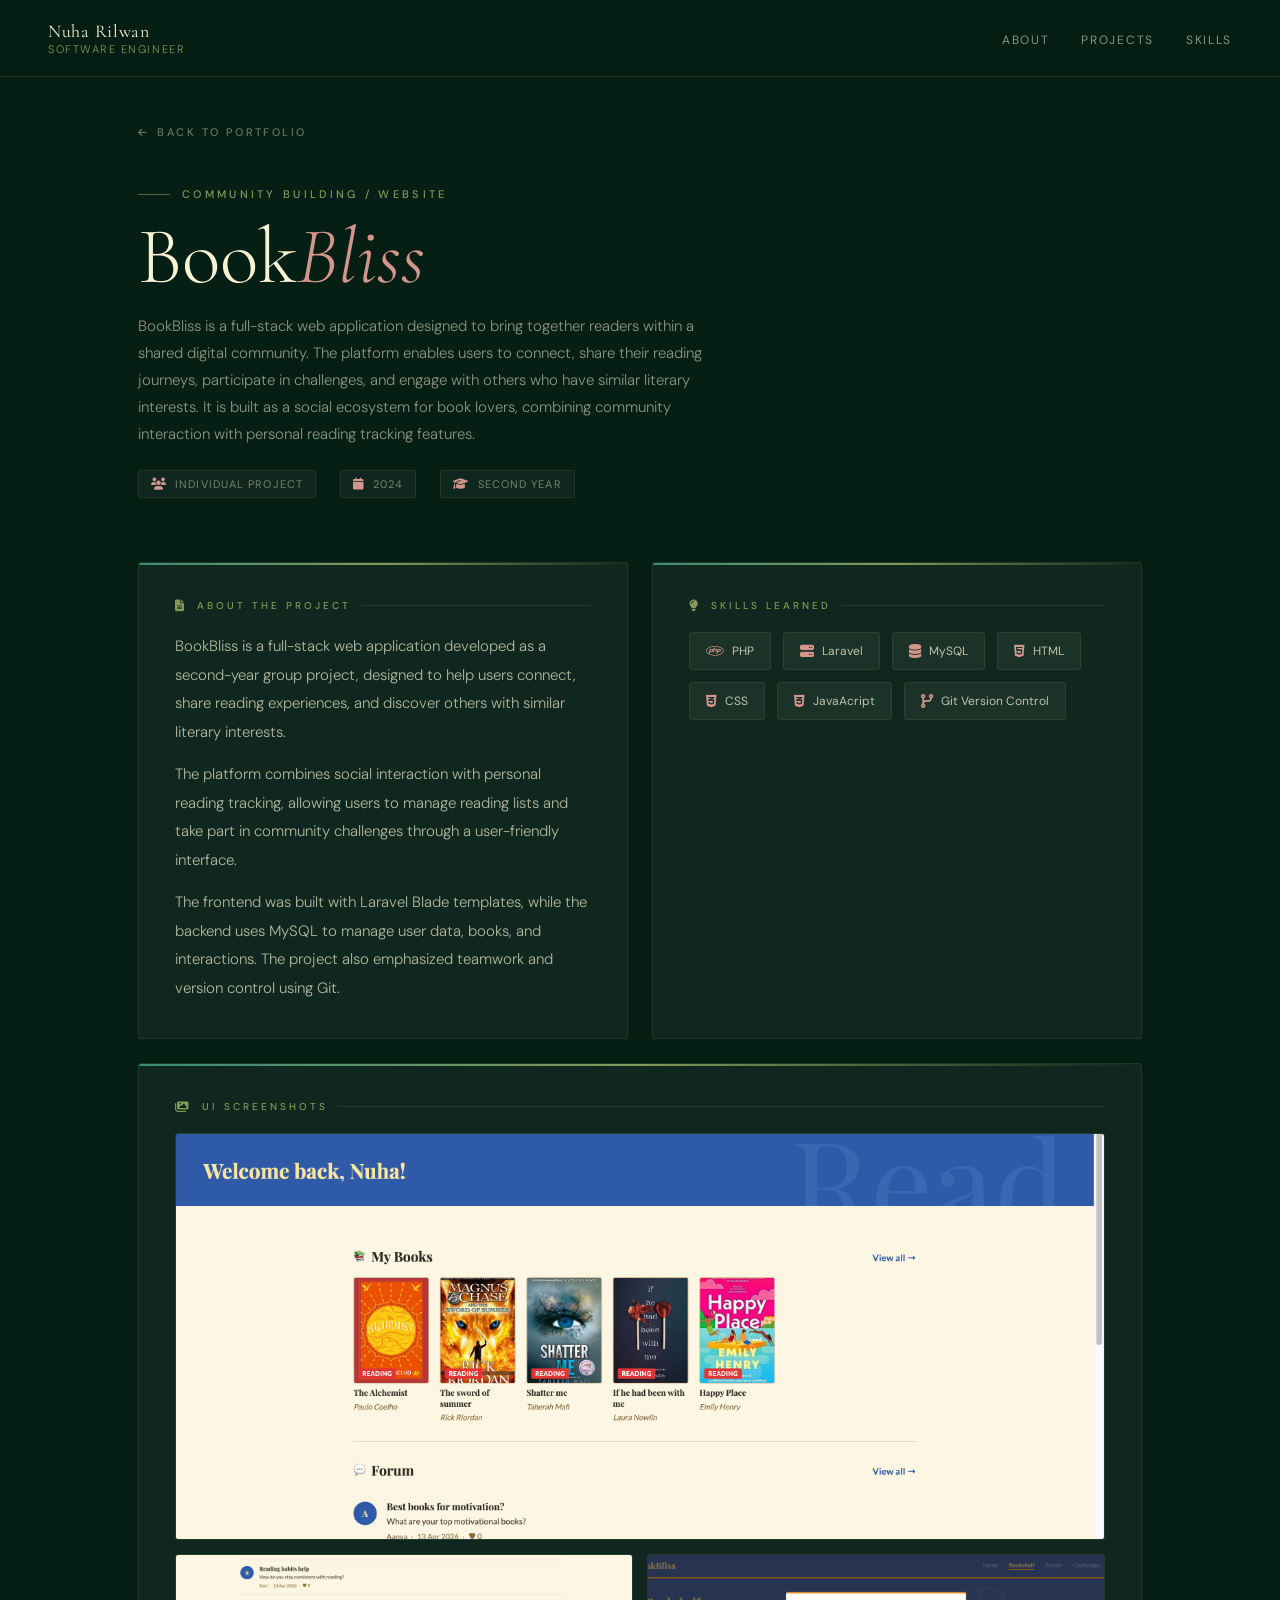
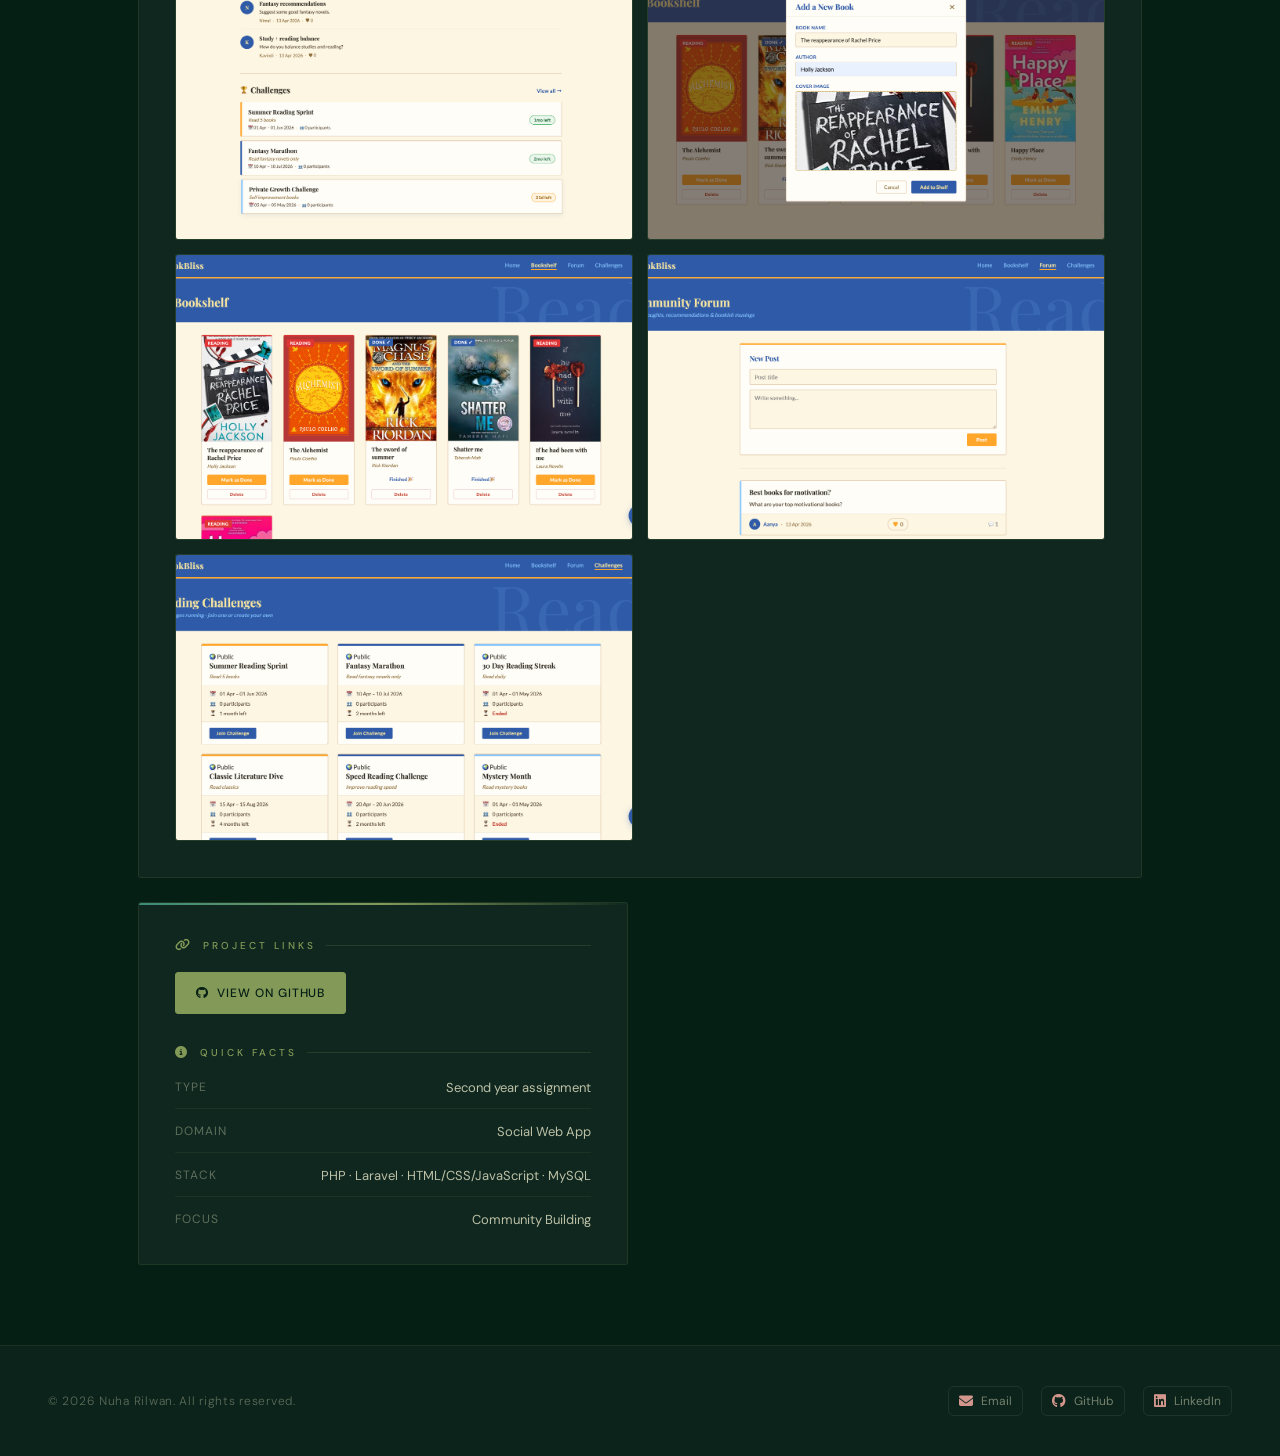
==== commit 3d5fd892: "updated README.md" ====
--- a/project-bookbliss.html
+++ b/project-bookbliss.html
@@ -43,9 +43,9 @@
     <p class="subtitle">
         BookBliss is a full-stack web application designed to bring together readers within a shared digital community. The platform enables users to connect, share their reading journeys, participate in challenges, and engage with others who have similar literary interests. It is built as a social ecosystem for book lovers, combining community interaction with personal reading tracking features.    </p>
     <div class="header-meta">
-      <span class="meta-chip"><i class="fa-solid fa-users"></i> Group Project</span>
-      <span class="meta-chip"><i class="fa-solid fa-calendar"></i> 2025</span>
-      <span class="meta-chip"><i class="fa-solid fa-graduation-cap"></i> Final Year</span>
+      <span class="meta-chip"><i class="fa-solid fa-users"></i> Individual Project</span>
+      <span class="meta-chip"><i class="fa-solid fa-calendar"></i> 2024</span>
+      <span class="meta-chip"><i class="fa-solid fa-graduation-cap"></i> Second Year</span>
     </div>
   </div>
 
